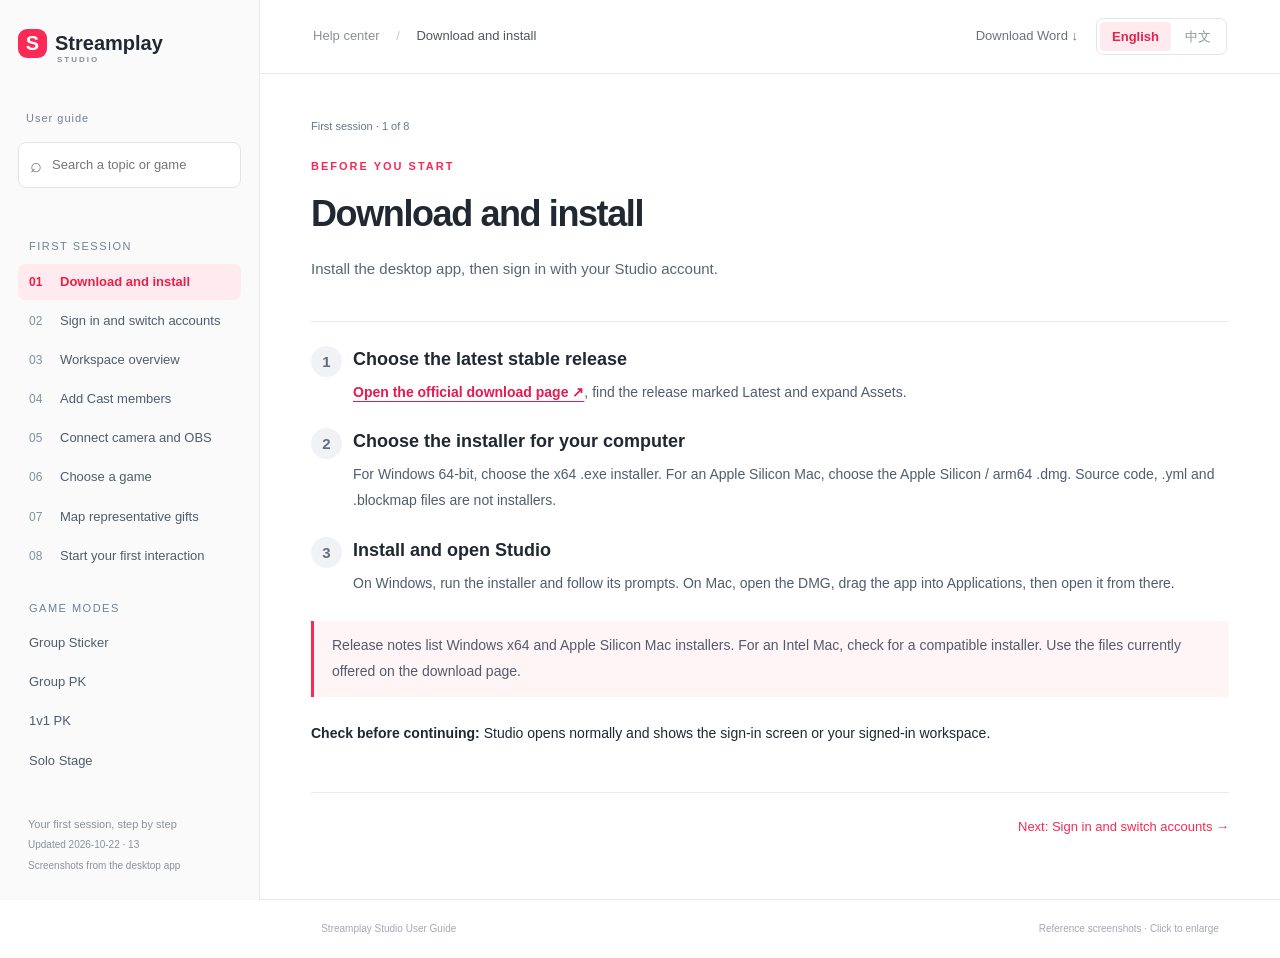
==== streamplay-guide/index.html @ df0d780f "Publish bilingual Streamplay guide and link from tool hub" ====
<!doctype html>
<html lang="en"><head><meta charset="UTF-8"><meta name="viewport" content="width=device-width,initial-scale=1"><title>Streamplay Studio User Guide</title><meta name="description" content="Learn Streamplay Studio step by step. Download, sign in, add Cast members, connect OBS and run all five game modes. English and Chinese guides."><link rel="stylesheet" href="style.css?v=16"><link rel="stylesheet" href="bilingual.css?v=16"><link rel="stylesheet" href="readability.css?v=16"></head><body>
<a id="skipContent" href="#content" class="skip-link">Skip to guide content</a><button id="menuBackdrop" tabindex="-1" aria-label="Close contents"></button><aside id="sidebar"><a class="brand" href="#start"><span class="brand-icon">S</span>Streamplay<span class="studio">STUDIO</span></a><div class="guide-label">User guide</div><div class="search"><span>⌕</span><input id="search" type="search" placeholder="Search a topic or game" aria-label="Search the guide"><button id="clearSearch" type="button" aria-label="Clear search" hidden>×</button></div><nav id="nav" aria-label="Guide contents"></nav><div class="side-foot"></div></aside>
<div class="body"><header><button id="menu" aria-controls="sidebar" aria-expanded="false" aria-label="Toggle contents">☰</button><span class="breadcrumb"><span id="helpLabel">Help center</span> <b>/</b> <span id="crumb">Start here</span></span><div class="header-actions"><a id="wordDownload" download>Download Word ↓</a><div class="language" role="group" aria-label="Language"><button data-lang="en" lang="en">English</button><button data-lang="zh" lang="zh-CN">中文</button></div></div></header><main id="content" tabindex="-1"></main><footer>Streamplay Studio User Guide <span>Click screenshots to enlarge</span></footer></div>
<dialog id="viewer"><button id="closeViewer" aria-label="Close image">✕</button><button id="imageSize" aria-pressed="false">Original size</button><div class="image-stage"><img alt=""></div><p></p></dialog><script src="content.js?v=16"></script><script src="app.js?v=16"></script></body></html>
---- streamplay-guide/style.css ----
:root{--ink:#192027;--muted:#737982;--pink:#fa2956;--line:#e9eaee;--paper:#f7f8fa}*{box-sizing:border-box}body{margin:0;color:var(--ink);font-family:Inter,-apple-system,BlinkMacSystemFont,"PingFang SC","Microsoft YaHei",sans-serif;font-size:15px;line-height:1.75}a{color:inherit;text-decoration:none}button,input{font:inherit}button,a,input,summary{outline-offset:5px}button{cursor:pointer}aside{width:254px;position:fixed;inset:0 auto 0 0;background:#fafafa;border-right:1px solid var(--line);padding:31px 22px;display:flex;flex-direction:column;z-index:10}.brand{display:flex;align-items:center;font-weight:750;font-size:20px;gap:8px;position:relative;padding-bottom:23px}.brand-icon{background:var(--pink);color:white;width:29px;height:29px;text-align:center;line-height:29px;border-radius:9px;font-size:20px}.studio{font-size:8px;letter-spacing:2px;position:absolute;left:39px;top:28px;color:#8a8d95}.guide-label{font-size:12px;color:#90949d;letter-spacing:1px;margin:23px 8px 14px;display:flex;justify-content:space-between}.guide-label span{letter-spacing:0}.search{display:flex;align-items:center;gap:8px;border:1px solid #e1e3e8;border-radius:8px;background:white;padding:5px 10px;margin-bottom:24px}.search span{font-size:23px;color:#7a808c}.search input{width:100%;border:0;outline:0;background:transparent;font-size:12px}nav{overflow:auto}nav .nav-label{font-size:10px;letter-spacing:1.5px;color:#a0a4ad;margin:24px 11px 7px}nav a{display:block;padding:8px 12px;border-radius:7px;font-size:13px;margin:3px 0;color:#626975}nav a.active{background:#ffeaf0;color:#e9214a;font-weight:650}nav a:hover{background:#f0f0f3}.side-foot{font-size:12px;color:#8c919a;margin-top:auto;padding:22px 10px 0}.side-foot small{font-size:10px}.body{margin-left:254px}header{height:74px;border-bottom:1px solid var(--line);padding:0 5.2%;display:flex;justify-content:space-between;align-items:center;font-size:12px;color:#8b9099}header b{font-weight:400;margin:0 13px;color:#c4c7ce}#crumb{color:#4e5661}.header-note{font-size:9px;letter-spacing:2px}#menu{display:none}main{max-width:1120px;margin:auto;padding:54px 6% 60px;min-height:calc(100vh - 144px)}.eyebrow{font-size:11px;font-weight:650;letter-spacing:2px;color:var(--pink);margin-bottom:12px}h1{font-size:36px;letter-spacing:-1px;line-height:1.3;margin:0 0 16px;font-weight:750}h2{font-size:21px;margin:37px 0 16px;letter-spacing:-.4px}h3{font-size:16px;margin:0 0 7px}p{margin:8px 0 15px}.lead{color:#7a808a;font-size:15px;max-width:650px}.hero{padding-bottom:26px;border-bottom:1px solid var(--line);margin-bottom:28px}.hero .meta{font-size:11px;color:#9b9fa7;margin-top:21px}.primary{display:inline-flex;align-items:center;gap:28px;background:var(--pink);color:white;border:0;border-radius:8px;padding:11px 19px;font-weight:650;font-size:13px;margin:15px 0 0}.quiet{font-size:12px;color:#9297a1;margin-left:18px}.path{display:grid;grid-template-columns:repeat(4,1fr);gap:0;margin:26px 0 35px}.path a{border-bottom:2px solid #eceef2;padding:0 12px 17px 0}.path a:hover{border-color:var(--pink)}.path em{font-style:normal;font-size:11px;color:var(--pink);display:block}.path strong{font-size:14px;display:block;margin-top:5px}.path small{color:#9297a1;font-size:11px}.shot{margin:20px 0 25px;border:1px solid #e2e4e9;border-radius:10px;overflow:hidden;background:#f4f5f7}.shot button{display:block;padding:0;border:0;width:100%;background:transparent}.shot img{display:block;width:100%;height:auto}.shot figcaption{padding:10px 14px;background:#fafbfc;display:flex;justify-content:space-between;gap:15px;font-size:11px;color:#888f9b}.shot figcaption span:last-child{white-space:nowrap;color:#e73559}.note{border-left:3px solid var(--pink);padding:12px 18px;background:#fff4f6;font-size:13px;margin:24px 0;color:#6a4b52}.note strong{color:#ba2948}.steps{list-style:none;padding:0;margin:23px 0;counter-reset:step}.steps>li{position:relative;padding:0 0 25px 43px;counter-increment:step}.steps>li:before{content:counter(step);position:absolute;left:0;top:0;background:#f0f2f6;color:#626c7c;width:27px;height:27px;line-height:27px;border-radius:50%;text-align:center;font-size:12px;font-weight:700}.steps>li p{font-size:14px;color:#717986;margin:5px 0 0}.steps>li:last-child{padding-bottom:0}code{font:inherit;font-size:.9em;background:#f0f1f5;padding:2px 7px;border-radius:4px;color:#4c5563}.mode-list{border-top:1px solid var(--line)}.mode-row{display:flex;align-items:center;gap:17px;padding:20px 3px;border-bottom:1px solid var(--line)}.mode-row:hover strong{color:var(--pink)}.mode-num{font-size:11px;color:#abb0b9;width:22px}.mode-row strong{font-size:15px;display:block}.mode-row p{margin:3px 0 0;color:#8a919d;font-size:12px}.arrow{margin-left:auto;color:#b7bcc5}.tag{font-size:10px;display:inline-block;background:#f1f3f6;border-radius:4px;padding:3px 8px;color:#7d8592;margin:0 6px 6px 0}.section-intro{display:flex;gap:14px;align-items:flex-start}.section-intro .big-num{font-size:40px;line-height:1.2;color:#e8ebf0;font-weight:750}details{border-bottom:1px solid var(--line);padding:17px 0}summary{cursor:pointer;font-size:14px;font-weight:600;list-style:none;padding-right:28px;position:relative}summary:after{content:'+';position:absolute;right:3px;color:#959ca7}details[open] summary:after{content:'−'}details p,details ul{font-size:13px;color:#717a86;margin:12px 0 5px}.details-wrap{border-top:1px solid var(--line)}.next{display:flex;justify-content:space-between;gap:20px;border-top:1px solid var(--line);margin-top:45px;padding-top:22px}.next a{font-size:13px;color:#697380}.next a:last-child{color:var(--pink)}.simple-table{width:100%;border-collapse:collapse;font-size:13px;margin:20px 0}.simple-table td,.simple-table th{padding:12px 10px;text-align:left;border-bottom:1px solid var(--line)}.simple-table th{color:#8c939f;font-size:11px;font-weight:500}.simple-table td:first-child{font-weight:600;white-space:nowrap}.results{margin:24px 0}.result{display:block;border-bottom:1px solid var(--line);padding:18px 0}.result b{font-size:16px}.result p{color:#838c98;font-size:13px;margin:3px 0}footer{border-top:1px solid var(--line);padding:20px 6%;font-size:10px;color:#a3a8b1;display:flex;justify-content:space-between}dialog{border:0;border-radius:12px;padding:42px 12px 10px;width:min(96vw,1500px);max-height:95vh;background:#11151c;color:white}dialog::backdrop{background:#111927de}dialog img{width:100%;height:auto;display:block}dialog p{text-align:center;font-size:12px;color:#bac0cb;margin:10px}#closeViewer{position:absolute;right:12px;top:7px;border:0;background:#2b333f;color:white;border-radius:6px;width:29px;height:29px}@media(min-width:1500px){main{padding-top:70px}}@media(max-width:900px){aside{width:220px;padding:26px 16px}.body{margin-left:220px}main{padding:38px 6%}h1{font-size:29px}.path{grid-template-columns:repeat(2,1fr);gap:20px}.header-note{display:none}}@media(max-width:650px){aside{transform:translateX(-100%);transition:transform .2s;width:254px;box-shadow:10px 0 80px #0002}body.menu-open aside{transform:translateX(0)}.body{margin-left:0}header{height:59px;justify-content:flex-start;gap:15px}#menu{display:block;border:0;background:transparent;color:#626a78;font-size:19px;padding:0 3px}main{padding:31px 6% 45px}h1{font-size:28px}.lead{font-size:14px}.quiet{display:block;margin:9px 0 0}.shot figcaption{font-size:10px}.shot figcaption span:last-child{display:none}footer span{display:none}.simple-table td{font-size:12px}.hero{margin-bottom:22px}}
---- streamplay-guide/bilingual.css ----
.header-actions{display:flex;align-items:center;gap:18px;flex-shrink:0}#wordDownload{font-size:11px;color:#697380;cursor:pointer}.language{display:flex;border:1px solid #e3e5eb;border-radius:7px;padding:3px;gap:2px}.language button{font-size:11px;border:0;background:transparent;color:#8c939f;border-radius:4px;padding:4px 10px;line-height:1.5}.language button.selected{background:#ffeaf0;color:#e9214a;font-weight:650}.start-links{display:flex;flex-wrap:wrap;gap:12px 27px;margin:15px 0 26px;font-size:13px;color:var(--pink)}.next a{max-width:48%}html[lang=en] .path strong{font-size:13px}html[lang=en] h1{letter-spacing:-1.1px}nav a{line-height:1.55}.side-foot{font-size:11px}.brand{flex-shrink:0}.body header .breadcrumb{min-width:0;padding-right:12px}#crumb{overflow-wrap:anywhere}@media(max-width:900px){header{padding:0 4%;gap:10px}.header-actions{gap:10px}.breadcrumb{font-size:10px}header b{margin:0 6px}}@media(max-width:650px){header{height:65px}header .breadcrumb{display:none}.header-actions{margin-left:auto}main{min-height:calc(100vh - 120px)}.language button{padding:4px 9px}.next{font-size:12px}.next a{font-size:12px}html[lang=en] h1{font-size:28px;letter-spacing:-.7px}footer{font-size:9px}}
---- streamplay-guide/readability.css ----
/* Comfortable reading sizes for the guide, including nested component text. */
.page-contents{display:flex;flex-wrap:wrap;align-items:center;gap:7px 20px;padding:0 0 22px;margin:0 0 28px;border-bottom:1px solid #e9eaee;overflow:visible;flex:none}
.page-contents>span{font-size:13px;color:#758295}.page-contents a{font-size:15px;color:#536174;padding:0;display:inline;line-height:1.7}.page-contents a:hover{color:#e9214a;background:none;text-decoration:underline}
#imageSize{position:absolute;left:12px;top:7px;border:1px solid #526174;border-radius:6px;background:#27313e;color:#fff;padding:3px 10px;font-size:13px;line-height:22px}
.image-stage{overflow:auto;max-height:75vh}dialog .image-stage img{display:block;width:100%;max-height:75vh;object-fit:contain}dialog.actual-size .image-stage img{width:auto;max-width:none;max-height:none}
button,a{touch-action:manipulation}:focus-visible{outline:2px solid #e9214a;outline-offset:4px}
@media(prefers-reduced-motion:reduce){*{scroll-behavior:auto!important;transition:none!important}}
@media print{aside,header,footer,.next,.reading-progress,.page-contents,#menuBackdrop,.skip-link{display:none!important}.body{margin:0}main{max-width:none;padding:0;font-size:11pt}h1{font-size:23pt}h2{font-size:15pt}.shot,table{break-inside:avoid}details>p,details>ul{display:block!important}summary:after{display:none}.shot figcaption span:last-child{display:none}body{color:#000}a{color:#000}.note{background:none;border:0;padding:0}}
.reading-progress{font-size:13px;color:#6a7788;margin:0 0 20px}
nav a{display:flex;align-items:baseline;gap:10px}.nav-number{flex:0 0 21px;font-size:12px;color:#8290a1;font-variant-numeric:tabular-nums}nav a.active .nav-number{color:#e9214a}
#clearSearch{flex-shrink:0;border:0;background:#edf0f5;color:#536174;border-radius:50%;width:25px;height:25px;line-height:22px;font-size:20px;padding:0}#clearSearch[hidden]{display:none}.search input{min-width:0}.search:focus-within{border-color:#ed7e96;box-shadow:0 0 0 3px #ffeaf0}
html{scroll-padding-top:100px}header{position:sticky;top:0;z-index:5;background:#ffffffF5;backdrop-filter:blur(12px)}
nav{min-height:0;flex:1;scrollbar-width:thin;scrollbar-color:#d0d6df transparent}
.skip-link{position:fixed;top:-100px;left:20px;z-index:40;background:#fff;padding:12px 20px;border:2px solid #fa2956;border-radius:8px}.skip-link:focus{top:10px}
#menuBackdrop{display:none}.result p{margin-top:8px;line-height:1.7}.result b{font-size:20px}
@media(max-width:650px){body.menu-open #menuBackdrop{display:block;position:fixed;inset:0;border:0;background:#16202b66;z-index:9}body.menu-open{overflow:hidden}.shot{margin-left:0;margin-right:0}dialog{width:98vw;padding-left:4px;padding-right:4px}.header-actions{gap:7px}}
body{font-size:16px;line-height:1.75;color:#202832}
aside{width:260px;padding:25px 18px}.body{margin-left:260px}
nav a{font-size:14px;padding:8px 11px;color:#505c6c;line-height:1.55}
nav .nav-label,.guide-label{font-size:13px;color:#738093}
.search input{font-size:15px}.search{padding:9px 11px}
.lead{font-size:17px;color:#596575;max-width:760px}
h1{font-size:32px}h2{font-size:23px}h3{font-size:18px}
.steps>li p,details p,details ul,.note,.simple-table,.simple-table td,.result p{font-size:16px;color:#505d6d}
summary{font-size:17px}.steps>li:before{font-size:15px;width:31px;height:31px;line-height:31px}
.steps>li{padding-left:42px;padding-bottom:23px}
.mode-row strong{font-size:18px}.mode-row p{font-size:16px;color:#596575}
.path strong,html[lang=en] .path strong{font-size:18px}.path small{font-size:15px;color:#677385}.path em{font-size:14px}
.start-links,.primary,.next a{font-size:16px}.quiet{font-size:15px;color:#6a7586}
.shot figcaption{font-size:14px;color:#5d6b7d}.eyebrow{font-size:13px}
header,#wordDownload,.language button{font-size:14px}.language button{padding:5px 12px}
.side-foot{font-size:13px}.side-foot small{font-size:11px}.simple-table th{font-size:14px}
main{max-width:1160px;padding-left:5%;padding-right:5%}
@media(max-width:1000px){aside{width:260px}.body{margin-left:260px}.header-actions{gap:9px}h1{font-size:30px}.breadcrumb{display:none}}
@media(max-width:650px){aside{width:290px}.body{margin-left:0}body{font-size:16px}.lead,.steps>li p,details p,details ul,.note,.simple-table td{font-size:16px}h1,html[lang=en] h1{font-size:28px}h2{font-size:22px}h3{font-size:17px}header,#wordDownload,.language button{font-size:13px}.path strong,html[lang=en] .path strong{font-size:17px}.next a{font-size:14px}.shot figcaption{font-size:12px}}

/* Keep the download action readable within its numbered instruction. */
.steps p a{color:#e71950;text-decoration:underline;text-underline-offset:4px;text-decoration-thickness:1px;font-weight:600}
.steps p a:hover{color:#bc103d}

/* Compact previews preserve aspect ratio; the viewer retains full resolution. */
main .shot{width:fit-content;max-width:min(100%,680px);margin:22px 0 28px}
main .shot .zoom{width:auto;max-width:100%}
main .shot img{width:auto;max-width:100%;height:auto;max-height:340px;object-fit:contain}
main .shot:has(img[src*="cast-menu"]){max-width:min(100%,300px)}
main .shot:has(img[src*="cast-menu"]) img{max-height:300px}
main .shot figcaption{flex-wrap:wrap;line-height:1.5}
main details:not([open])>.shot{display:none}
@media(max-width:650px){main .shot{max-width:100%}main .shot img{max-height:300px}}

/* Keep UI symbols subordinate to the reading text. */
.brand-icon{flex:0 0 29px;max-width:29px;height:29px;font-size:20px}
.search>span{font-size:20px;line-height:1}
summary:after{font-size:19px}
@media(max-width:650px){main .shot img{max-height:260px}main .shot:has(img[src*="cast-menu"]) img{max-height:260px}}

/* Full-window references stay within the common preview bounds. */
main .shot:has(img[src*="cast-menu-full"]){max-width:min(100%,680px)}
main .shot:has(img[src*="cast-menu-full"]) img{max-height:340px}
@media(max-width:650px){main .shot:has(img[src*="cast-menu-full"]) img{max-height:260px}}

/* Compact manual hierarchy with generous enough line spacing. */
@media(min-width:1001px){main{padding-top:42px}.hero{padding-bottom:22px;margin-bottom:24px}}
.search input{font-size:14px}.side-foot{font-size:12px}.eyebrow{font-size:12px}

/* Typography matched to Streamplay home-1020 content and navigation. */
body{font-family:Inter,-apple-system,BlinkMacSystemFont,"PingFang SC","Microsoft YaHei",sans-serif;font-size:14px;line-height:1.85}
.lead{font-size:15px;line-height:1.9}
nav a{font-size:13px}.search input{font-size:13px}
h1,html[lang=en] h1{font-size:36px;line-height:1.4;letter-spacing:-1.4px}
h2{font-size:20px;line-height:1.5}h3{font-size:18px;line-height:1.5}
.steps>li p,details p,details ul,.note,.simple-table,.simple-table td,.result p,.mode-row p{font-size:14px;line-height:1.85}
summary{font-size:14px}.mode-row strong{font-size:20px}
header,#wordDownload,.language button,.next a,.primary{font-size:13px}
.page-contents a,.path small,.quiet,.shot figcaption{font-size:12px}
.reading-progress,.eyebrow,nav .nav-label,.guide-label{font-size:11px}
.side-foot{font-size:11px}.side-foot small{font-size:10px}
@media(max-width:650px){h1,html[lang=en] h1{font-size:29px;letter-spacing:-1px}.lead{font-size:13px}h2{font-size:20px}h3{font-size:17px}body,.steps>li p,details p,details ul,.note,.simple-table td{font-size:14px}.language button,#wordDownload{font-size:12px}}
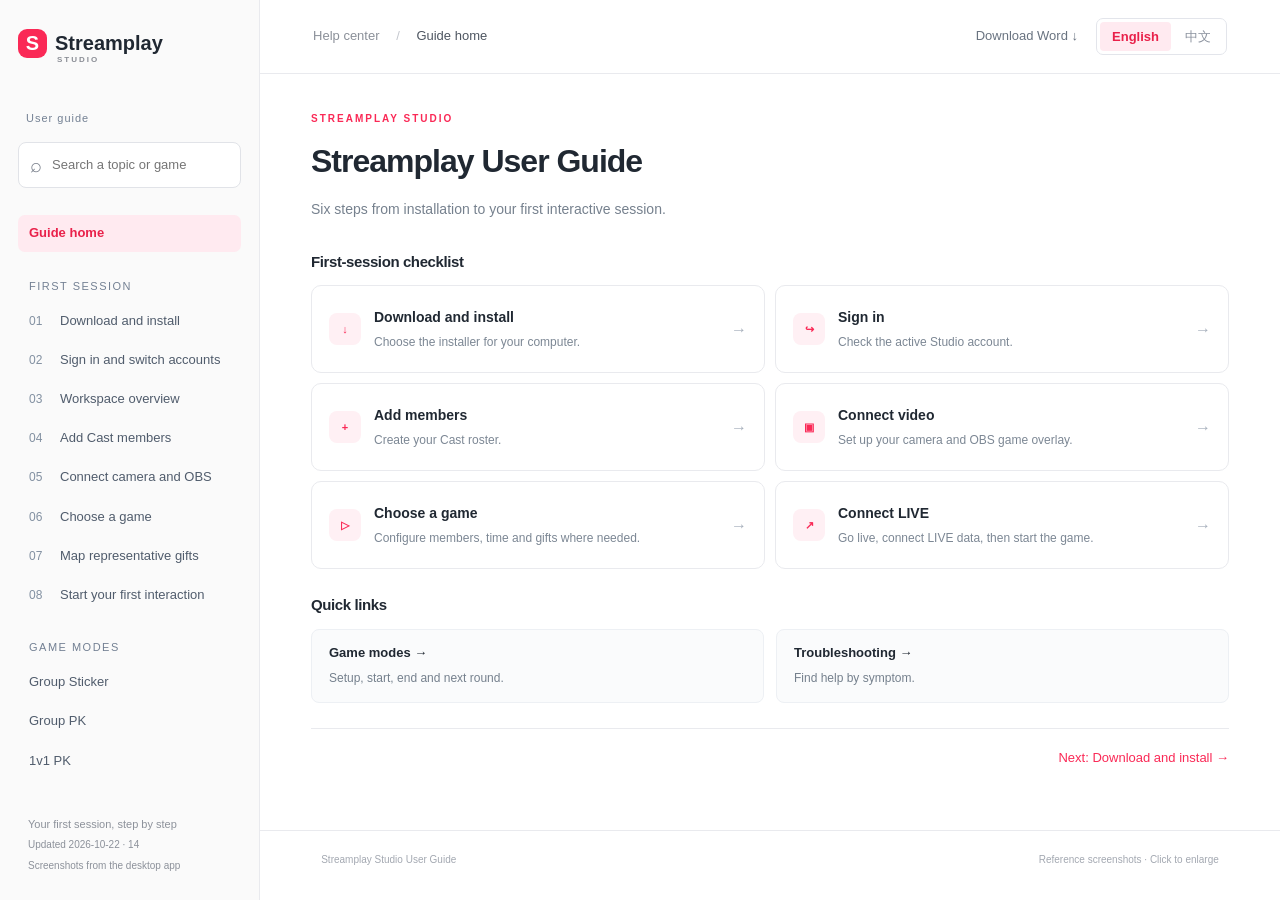
==== commit 31480e65: "Publish refined bilingual guide with home page and OBS troubleshooting" ====
--- a/streamplay-guide/index.html
+++ b/streamplay-guide/index.html
@@ -1,5 +1,5 @@
 <!doctype html>
-<html lang="en"><head><meta charset="UTF-8"><meta name="viewport" content="width=device-width,initial-scale=1"><title>Streamplay Studio User Guide</title><meta name="description" content="Learn Streamplay Studio step by step. Download, sign in, add Cast members, connect OBS and run all five game modes. English and Chinese guides."><link rel="stylesheet" href="style.css?v=16"><link rel="stylesheet" href="bilingual.css?v=16"><link rel="stylesheet" href="readability.css?v=16"></head><body>
-<a id="skipContent" href="#content" class="skip-link">Skip to guide content</a><button id="menuBackdrop" tabindex="-1" aria-label="Close contents"></button><aside id="sidebar"><a class="brand" href="#start"><span class="brand-icon">S</span>Streamplay<span class="studio">STUDIO</span></a><div class="guide-label">User guide</div><div class="search"><span>⌕</span><input id="search" type="search" placeholder="Search a topic or game" aria-label="Search the guide"><button id="clearSearch" type="button" aria-label="Clear search" hidden>×</button></div><nav id="nav" aria-label="Guide contents"></nav><div class="side-foot"></div></aside>
+<html lang="en"><head><meta charset="UTF-8"><meta name="viewport" content="width=device-width,initial-scale=1"><title>Streamplay Studio User Guide</title><meta name="description" content="Learn Streamplay Studio step by step. Download, sign in, add Cast members, connect OBS and run all five game modes. English and Chinese guides."><link rel="stylesheet" href="style.css?v=25"><link rel="stylesheet" href="bilingual.css?v=25"><link rel="stylesheet" href="readability.css?v=25"></head><body>
+<a id="skipContent" href="#content" class="skip-link">Skip to guide content</a><button id="menuBackdrop" tabindex="-1" aria-label="Close contents"></button><aside id="sidebar"><a class="brand" href="#home"><span class="brand-icon">S</span>Streamplay<span class="studio">STUDIO</span></a><div class="guide-label">User guide</div><div class="search"><span>⌕</span><input id="search" type="search" placeholder="Search a topic or game" aria-label="Search the guide"><button id="clearSearch" type="button" aria-label="Clear search" hidden>×</button></div><nav id="nav" aria-label="Guide contents"></nav><div class="side-foot"></div></aside>
 <div class="body"><header><button id="menu" aria-controls="sidebar" aria-expanded="false" aria-label="Toggle contents">☰</button><span class="breadcrumb"><span id="helpLabel">Help center</span> <b>/</b> <span id="crumb">Start here</span></span><div class="header-actions"><a id="wordDownload" download>Download Word ↓</a><div class="language" role="group" aria-label="Language"><button data-lang="en" lang="en">English</button><button data-lang="zh" lang="zh-CN">中文</button></div></div></header><main id="content" tabindex="-1"></main><footer>Streamplay Studio User Guide <span>Click screenshots to enlarge</span></footer></div>
-<dialog id="viewer"><button id="closeViewer" aria-label="Close image">✕</button><button id="imageSize" aria-pressed="false">Original size</button><div class="image-stage"><img alt=""></div><p></p></dialog><script src="content.js?v=16"></script><script src="app.js?v=16"></script></body></html>
+<dialog id="viewer"><button id="closeViewer" aria-label="Close image">✕</button><button id="imageSize" aria-pressed="false">Original size</button><div class="image-stage"><img alt=""></div><p></p></dialog><script src="content.js?v=25"></script><script src="app.js?v=25"></script></body></html>
--- a/streamplay-guide/readability.css
+++ b/streamplay-guide/readability.css
@@ -76,3 +76,58 @@
 .reading-progress,.eyebrow,nav .nav-label,.guide-label{font-size:11px}
 .side-foot{font-size:11px}.side-foot small{font-size:10px}
 @media(max-width:650px){h1,html[lang=en] h1{font-size:29px;letter-spacing:-1px}.lead{font-size:13px}h2{font-size:20px}h3{font-size:17px}body,.steps>li p,details p,details ul,.note,.simple-table td{font-size:14px}.language button,#wordDownload{font-size:12px}}
+
+/* Keep mobile navigation from triggering input zoom or text inflation. */
+html{-webkit-text-size-adjust:100%;text-size-adjust:100%}
+@media(max-width:650px){.search input{font-size:16px}}
+
+/* Compact first-session navigation. */
+.quick-start{margin:0 0 30px;padding:17px 20px 19px;background:#f8f9fb;border:1px solid var(--line);border-radius:10px}
+.quick-start-label{margin:0 0 13px;color:#7a8492;font-size:11px;font-weight:600;letter-spacing:.5px}
+.quick-route{display:grid;grid-template-columns:repeat(6,minmax(0,1fr));gap:10px;margin:0}
+.quick-route a{display:flex;align-items:center;gap:8px;font-size:13px;line-height:1.4;color:#536171;min-width:0;padding:4px 0}
+.route-number{display:inline-flex;align-items:center;justify-content:center;flex:0 0 23px;height:23px;border:1px solid #dce1e8;border-radius:50%;font-size:11px;color:#86909d;background:white}
+.quick-route a[aria-current=step],.quick-route a:hover{color:var(--pink)}
+.quick-route a[aria-current=step] .route-number{color:white;border-color:var(--pink);background:var(--pink)}
+@media(max-width:950px){.quick-route{grid-template-columns:repeat(3,minmax(0,1fr));gap:12px}}
+@media(max-width:420px){.quick-start{padding:14px}.quick-route{grid-template-columns:repeat(2,minmax(0,1fr))}}
+
+/* The guide landing page has its own task navigation. */
+.guide-home-hero{border-bottom:0;margin-bottom:20px;padding-bottom:0}
+.home-route{list-style:none;margin:16px 0 30px;padding:0;display:grid;grid-template-columns:repeat(2,minmax(0,1fr));gap:12px}
+.home-route li{margin:0;min-width:0}.home-route a{display:flex;align-items:flex-start;gap:13px;height:100%;padding:19px;border:1px solid var(--line);border-radius:10px;background:#fff}
+.home-route a:hover{border-color:#fac4d1;background:#fffafb}.home-step{font-size:12px;color:var(--pink);line-height:25px;font-weight:600}.home-route h3{font-size:15px;margin:0 0 5px;line-height:1.7}.home-route p{font-size:13px;color:#75808d;margin:0;line-height:1.7}.home-arrow{margin-left:auto;line-height:25px;color:#a0a9b4}
+.home-shortcuts{display:grid;grid-template-columns:repeat(2,minmax(0,1fr));gap:20px;margin:15px 0}.home-shortcuts a{border-top:1px solid var(--line);padding-top:15px}.home-shortcuts h3{font-size:14px;margin:0 0 5px}.home-shortcuts p{font-size:13px;color:#75808d;margin:0}
+@media(max-width:650px){.home-route{grid-template-columns:1fr;gap:9px}.home-route a{padding:14px 16px}.home-route h3{font-size:14px}.home-shortcuts{gap:15px}}
+
+/* Refined landing page: compact introduction and clear task hierarchy. */
+main.guide-home{padding-top:36px;padding-bottom:35px}
+.guide-home .hero .eyebrow{margin-bottom:12px;font-size:10px;letter-spacing:2px}
+.guide-home h1,html[lang=en] .guide-home h1{font-size:32px;line-height:1.3;letter-spacing:-1px;margin:0 0 14px}
+.guide-home .lead{margin:0;color:#76818e;font-size:14px;max-width:700px}
+.guide-home .guide-home-hero{margin-bottom:28px}
+.guide-home h2{font-size:15px;margin:25px 0 12px;line-height:1.5}
+.guide-home .home-route{gap:10px;margin:0 0 24px}
+.guide-home .home-route a{padding:15px 17px;align-items:center;min-height:88px;transition:background .15s,border-color .15s}
+.guide-home .home-step{background:#fff0f4;border-radius:8px;flex:0 0 32px;height:32px;display:flex;align-items:center;justify-content:center;font-size:11px}
+.guide-home .home-route h3{font-size:14px;margin-bottom:3px}
+.guide-home .home-route p{font-size:12px;line-height:1.65;color:#7c8794}
+.guide-home .home-arrow{font-size:16px;color:#a7b0bc}
+.guide-home .home-shortcuts{gap:12px;margin:0}
+.guide-home .home-shortcuts a{border:1px solid #edf0f4;border-radius:8px;background:#fafbfc;padding:13px 17px}
+.guide-home .home-shortcuts a:hover{background:#f4f6f9}
+.guide-home .home-shortcuts h3{font-size:13px}.guide-home .home-shortcuts p{font-size:12px}
+.guide-home .next{margin-top:25px;padding-top:17px}
+@media(max-width:650px){main.guide-home{padding-top:26px}.guide-home h1,html[lang=en] .guide-home h1{font-size:27px}.guide-home .guide-home-hero{margin-bottom:22px}.guide-home .home-route a{min-height:78px;padding:12px 14px}.guide-home .home-shortcuts{grid-template-columns:1fr}.guide-home .lead{font-size:13px}}
+
+.installed-link{margin:12px 0 0;font-size:12px;color:var(--pink)}.installed-link a:hover{text-decoration:underline}
+.preflight{padding:11px 14px;border-left:2px solid #ccd4df;background:#f7f9fb;font-size:13px;color:#637080;line-height:1.8;margin:10px 0 15px}.preflight strong{color:#394754}
+
+.completion-check{font:inherit;color:inherit}.completion-check span{font:inherit;color:inherit}
+
+/* Avoid two adjacent separators between an accordion and chapter navigation. */
+.details-wrap + .next,details + .next{border-top:0}
+
+/* UI labels stay at the surrounding text size. */
+main code{font-size:1em}
+main .note strong{margin-right:.3em}
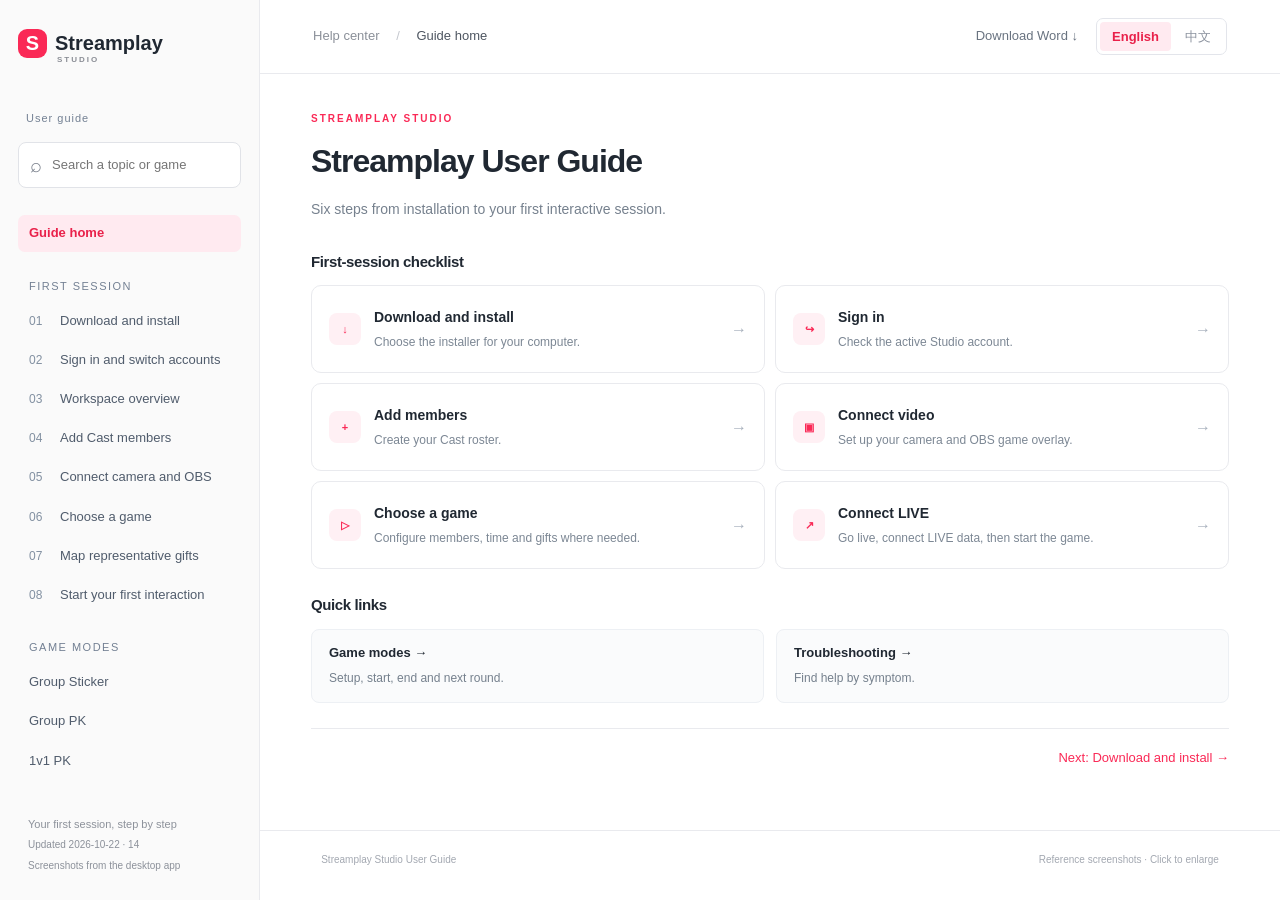
==== commit 0bf35904: "Use Streamplay icon for guide browser tab" ====
--- a/streamplay-guide/index.html
+++ b/streamplay-guide/index.html
@@ -1,5 +1,5 @@
 <!doctype html>
-<html lang="en"><head><meta charset="UTF-8"><meta name="viewport" content="width=device-width,initial-scale=1"><title>Streamplay Studio User Guide</title><meta name="description" content="Learn Streamplay Studio step by step. Download, sign in, add Cast members, connect OBS and run all five game modes. English and Chinese guides."><link rel="stylesheet" href="style.css?v=25"><link rel="stylesheet" href="bilingual.css?v=25"><link rel="stylesheet" href="readability.css?v=25"></head><body>
+<html lang="en"><head><meta charset="UTF-8"><meta name="viewport" content="width=device-width,initial-scale=1"><link rel="icon" type="image/svg+xml" href="assets/favicon.svg?v=1"><title>Streamplay Studio User Guide</title><meta name="description" content="Learn Streamplay Studio step by step. Download, sign in, add Cast members, connect OBS and run all five game modes. English and Chinese guides."><link rel="stylesheet" href="style.css?v=26"><link rel="stylesheet" href="bilingual.css?v=26"><link rel="stylesheet" href="readability.css?v=26"></head><body>
 <a id="skipContent" href="#content" class="skip-link">Skip to guide content</a><button id="menuBackdrop" tabindex="-1" aria-label="Close contents"></button><aside id="sidebar"><a class="brand" href="#home"><span class="brand-icon">S</span>Streamplay<span class="studio">STUDIO</span></a><div class="guide-label">User guide</div><div class="search"><span>⌕</span><input id="search" type="search" placeholder="Search a topic or game" aria-label="Search the guide"><button id="clearSearch" type="button" aria-label="Clear search" hidden>×</button></div><nav id="nav" aria-label="Guide contents"></nav><div class="side-foot"></div></aside>
 <div class="body"><header><button id="menu" aria-controls="sidebar" aria-expanded="false" aria-label="Toggle contents">☰</button><span class="breadcrumb"><span id="helpLabel">Help center</span> <b>/</b> <span id="crumb">Start here</span></span><div class="header-actions"><a id="wordDownload" download>Download Word ↓</a><div class="language" role="group" aria-label="Language"><button data-lang="en" lang="en">English</button><button data-lang="zh" lang="zh-CN">中文</button></div></div></header><main id="content" tabindex="-1"></main><footer>Streamplay Studio User Guide <span>Click screenshots to enlarge</span></footer></div>
-<dialog id="viewer"><button id="closeViewer" aria-label="Close image">✕</button><button id="imageSize" aria-pressed="false">Original size</button><div class="image-stage"><img alt=""></div><p></p></dialog><script src="content.js?v=25"></script><script src="app.js?v=25"></script></body></html>
+<dialog id="viewer"><button id="closeViewer" aria-label="Close image">✕</button><button id="imageSize" aria-pressed="false">Original size</button><div class="image-stage"><img alt=""></div><p></p></dialog><script src="content.js?v=26"></script><script src="app.js?v=26"></script></body></html>
--- a/streamplay-guide/readability.css
+++ b/streamplay-guide/readability.css
@@ -131,3 +131,6 @@
 /* UI labels stay at the surrounding text size. */
 main code{font-size:1em}
 main .note strong{margin-right:.3em}
+
+/* Each adjoining section boundary uses one separator. */
+.hero:has(+ .details-wrap),.hero:has(+ .mode-list),.hero:has(+ .page-contents){border-bottom:0}
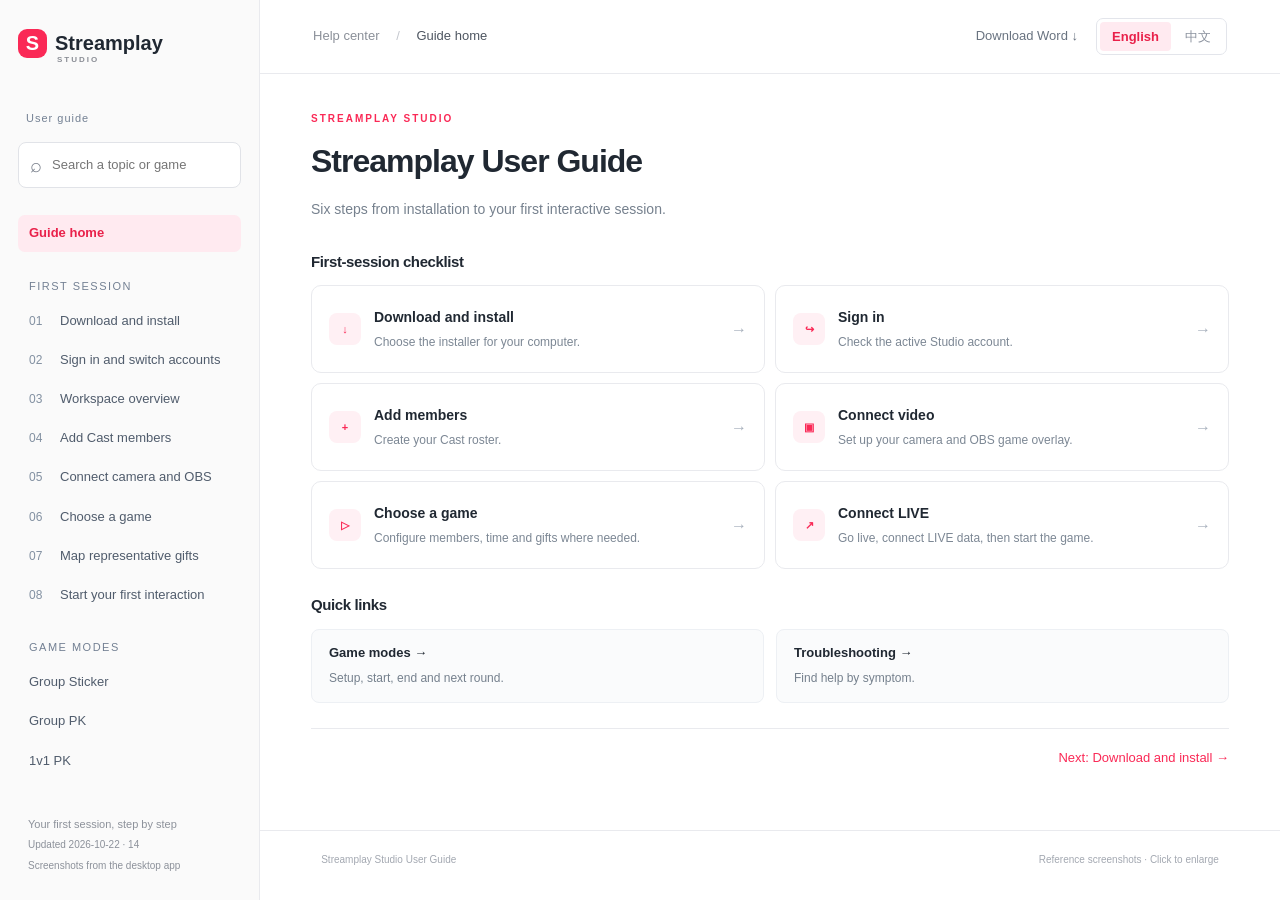
==== commit 38bf443b: "Match guide favicon to red S branding" ====
--- a/streamplay-guide/index.html
+++ b/streamplay-guide/index.html
@@ -1,5 +1,5 @@
 <!doctype html>
-<html lang="en"><head><meta charset="UTF-8"><meta name="viewport" content="width=device-width,initial-scale=1"><link rel="icon" type="image/svg+xml" href="assets/favicon.svg?v=1"><title>Streamplay Studio User Guide</title><meta name="description" content="Learn Streamplay Studio step by step. Download, sign in, add Cast members, connect OBS and run all five game modes. English and Chinese guides."><link rel="stylesheet" href="style.css?v=26"><link rel="stylesheet" href="bilingual.css?v=26"><link rel="stylesheet" href="readability.css?v=26"></head><body>
+<html lang="en"><head><meta charset="UTF-8"><meta name="viewport" content="width=device-width,initial-scale=1"><link rel="icon" type="image/svg+xml" href="assets/favicon.svg?v=2"><title>Streamplay Studio User Guide</title><meta name="description" content="Learn Streamplay Studio step by step. Download, sign in, add Cast members, connect OBS and run all five game modes. English and Chinese guides."><link rel="stylesheet" href="style.css?v=26"><link rel="stylesheet" href="bilingual.css?v=26"><link rel="stylesheet" href="readability.css?v=26"></head><body>
 <a id="skipContent" href="#content" class="skip-link">Skip to guide content</a><button id="menuBackdrop" tabindex="-1" aria-label="Close contents"></button><aside id="sidebar"><a class="brand" href="#home"><span class="brand-icon">S</span>Streamplay<span class="studio">STUDIO</span></a><div class="guide-label">User guide</div><div class="search"><span>⌕</span><input id="search" type="search" placeholder="Search a topic or game" aria-label="Search the guide"><button id="clearSearch" type="button" aria-label="Clear search" hidden>×</button></div><nav id="nav" aria-label="Guide contents"></nav><div class="side-foot"></div></aside>
 <div class="body"><header><button id="menu" aria-controls="sidebar" aria-expanded="false" aria-label="Toggle contents">☰</button><span class="breadcrumb"><span id="helpLabel">Help center</span> <b>/</b> <span id="crumb">Start here</span></span><div class="header-actions"><a id="wordDownload" download>Download Word ↓</a><div class="language" role="group" aria-label="Language"><button data-lang="en" lang="en">English</button><button data-lang="zh" lang="zh-CN">中文</button></div></div></header><main id="content" tabindex="-1"></main><footer>Streamplay Studio User Guide <span>Click screenshots to enlarge</span></footer></div>
 <dialog id="viewer"><button id="closeViewer" aria-label="Close image">✕</button><button id="imageSize" aria-pressed="false">Original size</button><div class="image-stage"><img alt=""></div><p></p></dialog><script src="content.js?v=26"></script><script src="app.js?v=26"></script></body></html>
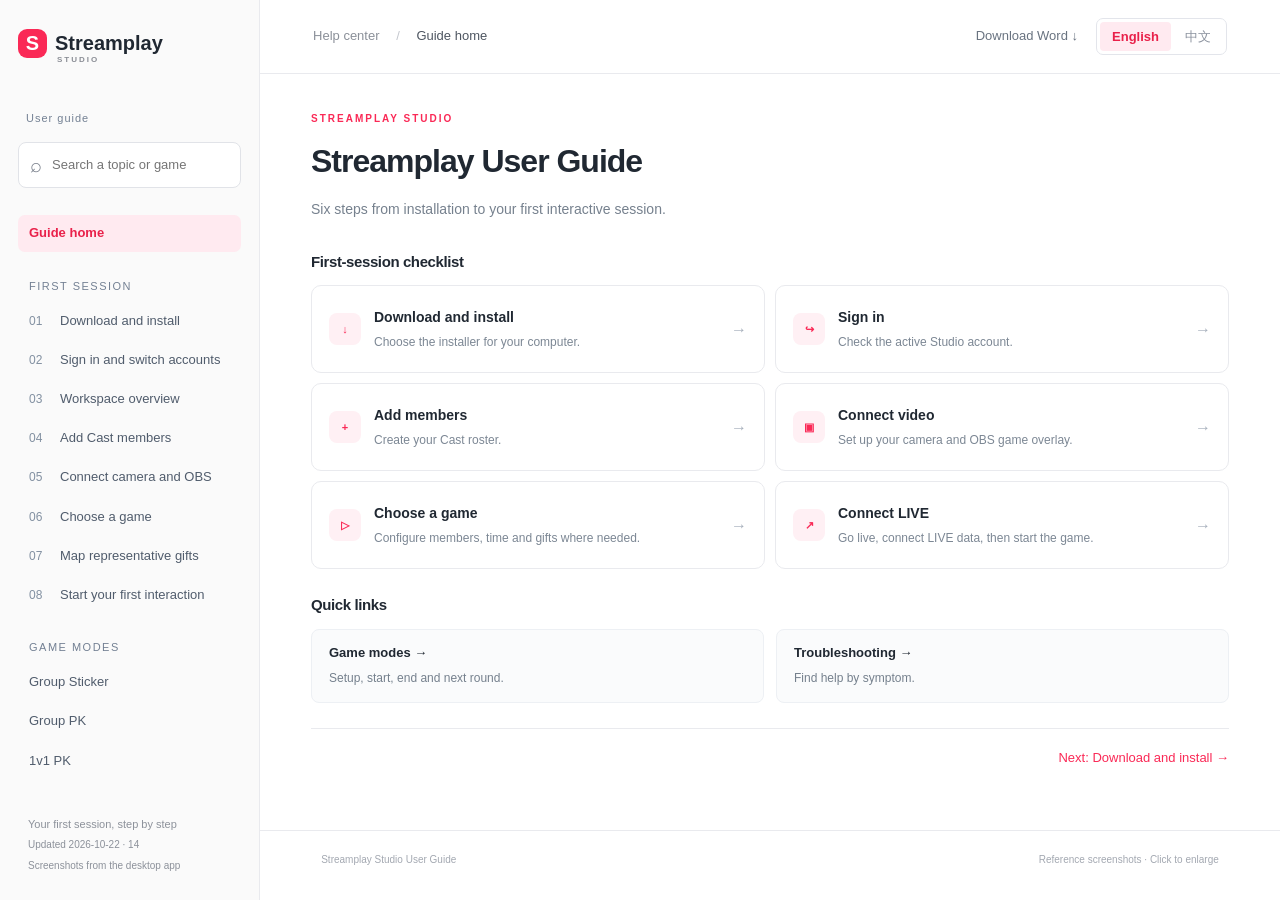
==== commit 0c858fdf: "Tighten spacing above in-page contents" ====
--- a/streamplay-guide/index.html
+++ b/streamplay-guide/index.html
@@ -1,5 +1,5 @@
 <!doctype html>
-<html lang="en"><head><meta charset="UTF-8"><meta name="viewport" content="width=device-width,initial-scale=1"><link rel="icon" type="image/svg+xml" href="assets/favicon.svg?v=2"><title>Streamplay Studio User Guide</title><meta name="description" content="Learn Streamplay Studio step by step. Download, sign in, add Cast members, connect OBS and run all five game modes. English and Chinese guides."><link rel="stylesheet" href="style.css?v=26"><link rel="stylesheet" href="bilingual.css?v=26"><link rel="stylesheet" href="readability.css?v=26"></head><body>
+<html lang="en"><head><meta charset="UTF-8"><meta name="viewport" content="width=device-width,initial-scale=1"><link rel="icon" type="image/svg+xml" href="assets/favicon.svg?v=2"><title>Streamplay Studio User Guide</title><meta name="description" content="Learn Streamplay Studio step by step. Download, sign in, add Cast members, connect OBS and run all five game modes. English and Chinese guides."><link rel="stylesheet" href="style.css?v=27"><link rel="stylesheet" href="bilingual.css?v=27"><link rel="stylesheet" href="readability.css?v=27"></head><body>
 <a id="skipContent" href="#content" class="skip-link">Skip to guide content</a><button id="menuBackdrop" tabindex="-1" aria-label="Close contents"></button><aside id="sidebar"><a class="brand" href="#home"><span class="brand-icon">S</span>Streamplay<span class="studio">STUDIO</span></a><div class="guide-label">User guide</div><div class="search"><span>⌕</span><input id="search" type="search" placeholder="Search a topic or game" aria-label="Search the guide"><button id="clearSearch" type="button" aria-label="Clear search" hidden>×</button></div><nav id="nav" aria-label="Guide contents"></nav><div class="side-foot"></div></aside>
 <div class="body"><header><button id="menu" aria-controls="sidebar" aria-expanded="false" aria-label="Toggle contents">☰</button><span class="breadcrumb"><span id="helpLabel">Help center</span> <b>/</b> <span id="crumb">Start here</span></span><div class="header-actions"><a id="wordDownload" download>Download Word ↓</a><div class="language" role="group" aria-label="Language"><button data-lang="en" lang="en">English</button><button data-lang="zh" lang="zh-CN">中文</button></div></div></header><main id="content" tabindex="-1"></main><footer>Streamplay Studio User Guide <span>Click screenshots to enlarge</span></footer></div>
-<dialog id="viewer"><button id="closeViewer" aria-label="Close image">✕</button><button id="imageSize" aria-pressed="false">Original size</button><div class="image-stage"><img alt=""></div><p></p></dialog><script src="content.js?v=26"></script><script src="app.js?v=26"></script></body></html>
+<dialog id="viewer"><button id="closeViewer" aria-label="Close image">✕</button><button id="imageSize" aria-pressed="false">Original size</button><div class="image-stage"><img alt=""></div><p></p></dialog><script src="content.js?v=27"></script><script src="app.js?v=27"></script></body></html>
--- a/streamplay-guide/readability.css
+++ b/streamplay-guide/readability.css
@@ -134,3 +134,8 @@
 
 /* Each adjoining section boundary uses one separator. */
 .hero:has(+ .details-wrap),.hero:has(+ .mode-list),.hero:has(+ .page-contents){border-bottom:0}
+
+/* Keep the introduction close to its in-page contents. */
+.hero:has(+ .page-contents){padding-bottom:0;margin-bottom:16px}
+.hero:has(+ .page-contents) .lead{margin-bottom:0}
+.page-contents{padding-bottom:16px;margin-bottom:24px}
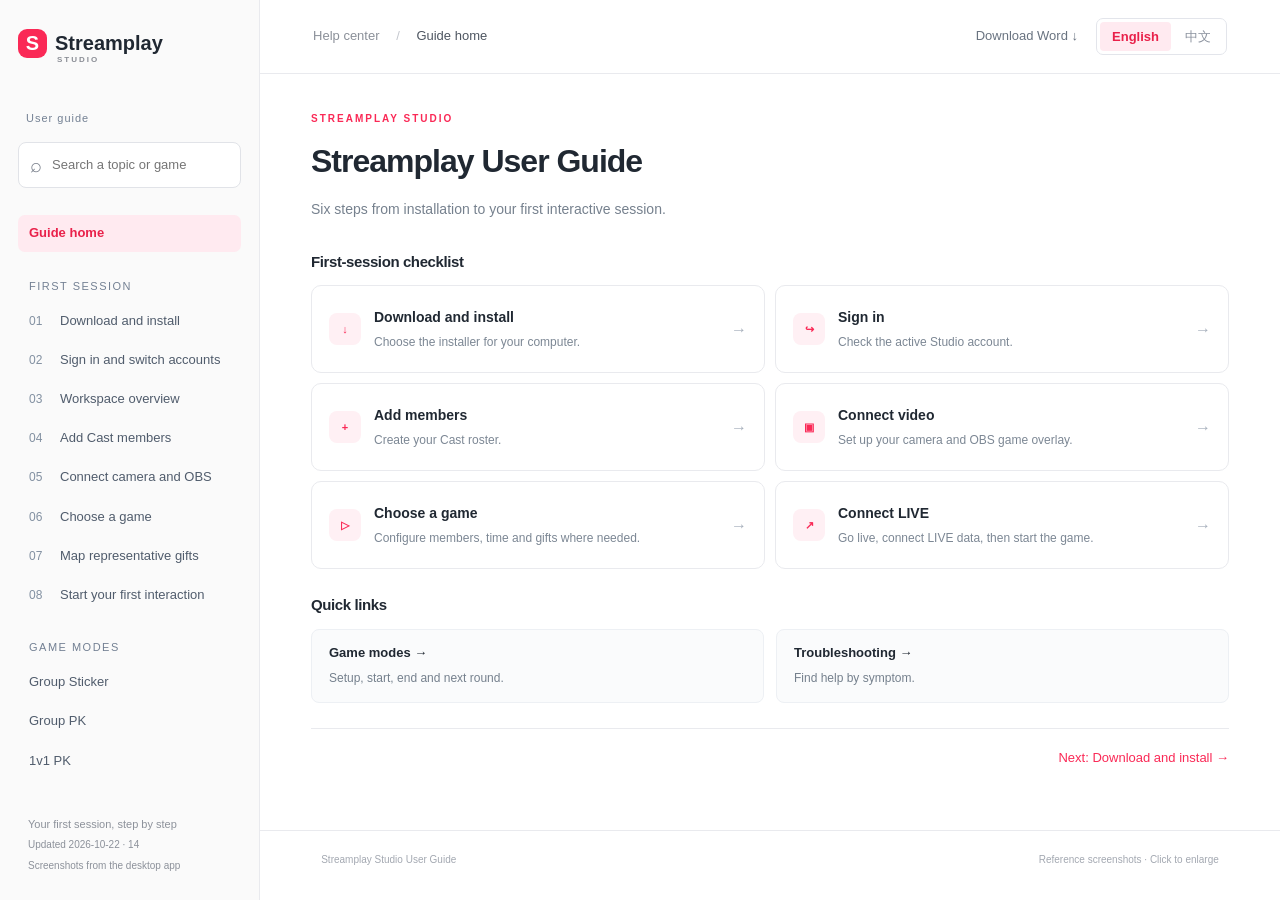
==== commit 343dc715: "Collapse guide sidebar earlier on narrow screens" ====
--- a/streamplay-guide/index.html
+++ b/streamplay-guide/index.html
@@ -1,5 +1,5 @@
 <!doctype html>
-<html lang="en"><head><meta charset="UTF-8"><meta name="viewport" content="width=device-width,initial-scale=1"><link rel="icon" type="image/svg+xml" href="assets/favicon.svg?v=2"><title>Streamplay Studio User Guide</title><meta name="description" content="Learn Streamplay Studio step by step. Download, sign in, add Cast members, connect OBS and run all five game modes. English and Chinese guides."><link rel="stylesheet" href="style.css?v=27"><link rel="stylesheet" href="bilingual.css?v=27"><link rel="stylesheet" href="readability.css?v=27"></head><body>
+<html lang="en"><head><meta charset="UTF-8"><meta name="viewport" content="width=device-width,initial-scale=1"><link rel="icon" type="image/svg+xml" href="assets/favicon.svg?v=2"><title>Streamplay Studio User Guide</title><meta name="description" content="Learn Streamplay Studio step by step. Download, sign in, add Cast members, connect OBS and run all five game modes. English and Chinese guides."><link rel="stylesheet" href="style.css?v=28"><link rel="stylesheet" href="bilingual.css?v=28"><link rel="stylesheet" href="readability.css?v=28"></head><body>
 <a id="skipContent" href="#content" class="skip-link">Skip to guide content</a><button id="menuBackdrop" tabindex="-1" aria-label="Close contents"></button><aside id="sidebar"><a class="brand" href="#home"><span class="brand-icon">S</span>Streamplay<span class="studio">STUDIO</span></a><div class="guide-label">User guide</div><div class="search"><span>⌕</span><input id="search" type="search" placeholder="Search a topic or game" aria-label="Search the guide"><button id="clearSearch" type="button" aria-label="Clear search" hidden>×</button></div><nav id="nav" aria-label="Guide contents"></nav><div class="side-foot"></div></aside>
 <div class="body"><header><button id="menu" aria-controls="sidebar" aria-expanded="false" aria-label="Toggle contents">☰</button><span class="breadcrumb"><span id="helpLabel">Help center</span> <b>/</b> <span id="crumb">Start here</span></span><div class="header-actions"><a id="wordDownload" download>Download Word ↓</a><div class="language" role="group" aria-label="Language"><button data-lang="en" lang="en">English</button><button data-lang="zh" lang="zh-CN">中文</button></div></div></header><main id="content" tabindex="-1"></main><footer>Streamplay Studio User Guide <span>Click screenshots to enlarge</span></footer></div>
-<dialog id="viewer"><button id="closeViewer" aria-label="Close image">✕</button><button id="imageSize" aria-pressed="false">Original size</button><div class="image-stage"><img alt=""></div><p></p></dialog><script src="content.js?v=27"></script><script src="app.js?v=27"></script></body></html>
+<dialog id="viewer"><button id="closeViewer" aria-label="Close image">✕</button><button id="imageSize" aria-pressed="false">Original size</button><div class="image-stage"><img alt=""></div><p></p></dialog><script src="content.js?v=28"></script><script src="app.js?v=28"></script></body></html>
--- a/streamplay-guide/style.css
+++ b/streamplay-guide/style.css
@@ -1 +1 @@
-:root{--ink:#192027;--muted:#737982;--pink:#fa2956;--line:#e9eaee;--paper:#f7f8fa}*{box-sizing:border-box}body{margin:0;color:var(--ink);font-family:Inter,-apple-system,BlinkMacSystemFont,"PingFang SC","Microsoft YaHei",sans-serif;font-size:15px;line-height:1.75}a{color:inherit;text-decoration:none}button,input{font:inherit}button,a,input,summary{outline-offset:5px}button{cursor:pointer}aside{width:254px;position:fixed;inset:0 auto 0 0;background:#fafafa;border-right:1px solid var(--line);padding:31px 22px;display:flex;flex-direction:column;z-index:10}.brand{display:flex;align-items:center;font-weight:750;font-size:20px;gap:8px;position:relative;padding-bottom:23px}.brand-icon{background:var(--pink);color:white;width:29px;height:29px;text-align:center;line-height:29px;border-radius:9px;font-size:20px}.studio{font-size:8px;letter-spacing:2px;position:absolute;left:39px;top:28px;color:#8a8d95}.guide-label{font-size:12px;color:#90949d;letter-spacing:1px;margin:23px 8px 14px;display:flex;justify-content:space-between}.guide-label span{letter-spacing:0}.search{display:flex;align-items:center;gap:8px;border:1px solid #e1e3e8;border-radius:8px;background:white;padding:5px 10px;margin-bottom:24px}.search span{font-size:23px;color:#7a808c}.search input{width:100%;border:0;outline:0;background:transparent;font-size:12px}nav{overflow:auto}nav .nav-label{font-size:10px;letter-spacing:1.5px;color:#a0a4ad;margin:24px 11px 7px}nav a{display:block;padding:8px 12px;border-radius:7px;font-size:13px;margin:3px 0;color:#626975}nav a.active{background:#ffeaf0;color:#e9214a;font-weight:650}nav a:hover{background:#f0f0f3}.side-foot{font-size:12px;color:#8c919a;margin-top:auto;padding:22px 10px 0}.side-foot small{font-size:10px}.body{margin-left:254px}header{height:74px;border-bottom:1px solid var(--line);padding:0 5.2%;display:flex;justify-content:space-between;align-items:center;font-size:12px;color:#8b9099}header b{font-weight:400;margin:0 13px;color:#c4c7ce}#crumb{color:#4e5661}.header-note{font-size:9px;letter-spacing:2px}#menu{display:none}main{max-width:1120px;margin:auto;padding:54px 6% 60px;min-height:calc(100vh - 144px)}.eyebrow{font-size:11px;font-weight:650;letter-spacing:2px;color:var(--pink);margin-bottom:12px}h1{font-size:36px;letter-spacing:-1px;line-height:1.3;margin:0 0 16px;font-weight:750}h2{font-size:21px;margin:37px 0 16px;letter-spacing:-.4px}h3{font-size:16px;margin:0 0 7px}p{margin:8px 0 15px}.lead{color:#7a808a;font-size:15px;max-width:650px}.hero{padding-bottom:26px;border-bottom:1px solid var(--line);margin-bottom:28px}.hero .meta{font-size:11px;color:#9b9fa7;margin-top:21px}.primary{display:inline-flex;align-items:center;gap:28px;background:var(--pink);color:white;border:0;border-radius:8px;padding:11px 19px;font-weight:650;font-size:13px;margin:15px 0 0}.quiet{font-size:12px;color:#9297a1;margin-left:18px}.path{display:grid;grid-template-columns:repeat(4,1fr);gap:0;margin:26px 0 35px}.path a{border-bottom:2px solid #eceef2;padding:0 12px 17px 0}.path a:hover{border-color:var(--pink)}.path em{font-style:normal;font-size:11px;color:var(--pink);display:block}.path strong{font-size:14px;display:block;margin-top:5px}.path small{color:#9297a1;font-size:11px}.shot{margin:20px 0 25px;border:1px solid #e2e4e9;border-radius:10px;overflow:hidden;background:#f4f5f7}.shot button{display:block;padding:0;border:0;width:100%;background:transparent}.shot img{display:block;width:100%;height:auto}.shot figcaption{padding:10px 14px;background:#fafbfc;display:flex;justify-content:space-between;gap:15px;font-size:11px;color:#888f9b}.shot figcaption span:last-child{white-space:nowrap;color:#e73559}.note{border-left:3px solid var(--pink);padding:12px 18px;background:#fff4f6;font-size:13px;margin:24px 0;color:#6a4b52}.note strong{color:#ba2948}.steps{list-style:none;padding:0;margin:23px 0;counter-reset:step}.steps>li{position:relative;padding:0 0 25px 43px;counter-increment:step}.steps>li:before{content:counter(step);position:absolute;left:0;top:0;background:#f0f2f6;color:#626c7c;width:27px;height:27px;line-height:27px;border-radius:50%;text-align:center;font-size:12px;font-weight:700}.steps>li p{font-size:14px;color:#717986;margin:5px 0 0}.steps>li:last-child{padding-bottom:0}code{font:inherit;font-size:.9em;background:#f0f1f5;padding:2px 7px;border-radius:4px;color:#4c5563}.mode-list{border-top:1px solid var(--line)}.mode-row{display:flex;align-items:center;gap:17px;padding:20px 3px;border-bottom:1px solid var(--line)}.mode-row:hover strong{color:var(--pink)}.mode-num{font-size:11px;color:#abb0b9;width:22px}.mode-row strong{font-size:15px;display:block}.mode-row p{margin:3px 0 0;color:#8a919d;font-size:12px}.arrow{margin-left:auto;color:#b7bcc5}.tag{font-size:10px;display:inline-block;background:#f1f3f6;border-radius:4px;padding:3px 8px;color:#7d8592;margin:0 6px 6px 0}.section-intro{display:flex;gap:14px;align-items:flex-start}.section-intro .big-num{font-size:40px;line-height:1.2;color:#e8ebf0;font-weight:750}details{border-bottom:1px solid var(--line);padding:17px 0}summary{cursor:pointer;font-size:14px;font-weight:600;list-style:none;padding-right:28px;position:relative}summary:after{content:'+';position:absolute;right:3px;color:#959ca7}details[open] summary:after{content:'−'}details p,details ul{font-size:13px;color:#717a86;margin:12px 0 5px}.details-wrap{border-top:1px solid var(--line)}.next{display:flex;justify-content:space-between;gap:20px;border-top:1px solid var(--line);margin-top:45px;padding-top:22px}.next a{font-size:13px;color:#697380}.next a:last-child{color:var(--pink)}.simple-table{width:100%;border-collapse:collapse;font-size:13px;margin:20px 0}.simple-table td,.simple-table th{padding:12px 10px;text-align:left;border-bottom:1px solid var(--line)}.simple-table th{color:#8c939f;font-size:11px;font-weight:500}.simple-table td:first-child{font-weight:600;white-space:nowrap}.results{margin:24px 0}.result{display:block;border-bottom:1px solid var(--line);padding:18px 0}.result b{font-size:16px}.result p{color:#838c98;font-size:13px;margin:3px 0}footer{border-top:1px solid var(--line);padding:20px 6%;font-size:10px;color:#a3a8b1;display:flex;justify-content:space-between}dialog{border:0;border-radius:12px;padding:42px 12px 10px;width:min(96vw,1500px);max-height:95vh;background:#11151c;color:white}dialog::backdrop{background:#111927de}dialog img{width:100%;height:auto;display:block}dialog p{text-align:center;font-size:12px;color:#bac0cb;margin:10px}#closeViewer{position:absolute;right:12px;top:7px;border:0;background:#2b333f;color:white;border-radius:6px;width:29px;height:29px}@media(min-width:1500px){main{padding-top:70px}}@media(max-width:900px){aside{width:220px;padding:26px 16px}.body{margin-left:220px}main{padding:38px 6%}h1{font-size:29px}.path{grid-template-columns:repeat(2,1fr);gap:20px}.header-note{display:none}}@media(max-width:650px){aside{transform:translateX(-100%);transition:transform .2s;width:254px;box-shadow:10px 0 80px #0002}body.menu-open aside{transform:translateX(0)}.body{margin-left:0}header{height:59px;justify-content:flex-start;gap:15px}#menu{display:block;border:0;background:transparent;color:#626a78;font-size:19px;padding:0 3px}main{padding:31px 6% 45px}h1{font-size:28px}.lead{font-size:14px}.quiet{display:block;margin:9px 0 0}.shot figcaption{font-size:10px}.shot figcaption span:last-child{display:none}footer span{display:none}.simple-table td{font-size:12px}.hero{margin-bottom:22px}}
+:root{--ink:#192027;--muted:#737982;--pink:#fa2956;--line:#e9eaee;--paper:#f7f8fa}*{box-sizing:border-box}body{margin:0;color:var(--ink);font-family:Inter,-apple-system,BlinkMacSystemFont,"PingFang SC","Microsoft YaHei",sans-serif;font-size:15px;line-height:1.75}a{color:inherit;text-decoration:none}button,input{font:inherit}button,a,input,summary{outline-offset:5px}button{cursor:pointer}aside{width:254px;position:fixed;inset:0 auto 0 0;background:#fafafa;border-right:1px solid var(--line);padding:31px 22px;display:flex;flex-direction:column;z-index:10}.brand{display:flex;align-items:center;font-weight:750;font-size:20px;gap:8px;position:relative;padding-bottom:23px}.brand-icon{background:var(--pink);color:white;width:29px;height:29px;text-align:center;line-height:29px;border-radius:9px;font-size:20px}.studio{font-size:8px;letter-spacing:2px;position:absolute;left:39px;top:28px;color:#8a8d95}.guide-label{font-size:12px;color:#90949d;letter-spacing:1px;margin:23px 8px 14px;display:flex;justify-content:space-between}.guide-label span{letter-spacing:0}.search{display:flex;align-items:center;gap:8px;border:1px solid #e1e3e8;border-radius:8px;background:white;padding:5px 10px;margin-bottom:24px}.search span{font-size:23px;color:#7a808c}.search input{width:100%;border:0;outline:0;background:transparent;font-size:12px}nav{overflow:auto}nav .nav-label{font-size:10px;letter-spacing:1.5px;color:#a0a4ad;margin:24px 11px 7px}nav a{display:block;padding:8px 12px;border-radius:7px;font-size:13px;margin:3px 0;color:#626975}nav a.active{background:#ffeaf0;color:#e9214a;font-weight:650}nav a:hover{background:#f0f0f3}.side-foot{font-size:12px;color:#8c919a;margin-top:auto;padding:22px 10px 0}.side-foot small{font-size:10px}.body{margin-left:254px}header{height:74px;border-bottom:1px solid var(--line);padding:0 5.2%;display:flex;justify-content:space-between;align-items:center;font-size:12px;color:#8b9099}header b{font-weight:400;margin:0 13px;color:#c4c7ce}#crumb{color:#4e5661}.header-note{font-size:9px;letter-spacing:2px}#menu{display:none}main{max-width:1120px;margin:auto;padding:54px 6% 60px;min-height:calc(100vh - 144px)}.eyebrow{font-size:11px;font-weight:650;letter-spacing:2px;color:var(--pink);margin-bottom:12px}h1{font-size:36px;letter-spacing:-1px;line-height:1.3;margin:0 0 16px;font-weight:750}h2{font-size:21px;margin:37px 0 16px;letter-spacing:-.4px}h3{font-size:16px;margin:0 0 7px}p{margin:8px 0 15px}.lead{color:#7a808a;font-size:15px;max-width:800px}.hero{padding-bottom:26px;border-bottom:1px solid var(--line);margin-bottom:28px}.hero .meta{font-size:11px;color:#9b9fa7;margin-top:21px}.primary{display:inline-flex;align-items:center;gap:28px;background:var(--pink);color:white;border:0;border-radius:8px;padding:11px 19px;font-weight:650;font-size:13px;margin:15px 0 0}.quiet{font-size:12px;color:#9297a1;margin-left:18px}.path{display:grid;grid-template-columns:repeat(4,1fr);gap:0;margin:26px 0 35px}.path a{border-bottom:2px solid #eceef2;padding:0 12px 17px 0}.path a:hover{border-color:var(--pink)}.path em{font-style:normal;font-size:11px;color:var(--pink);display:block}.path strong{font-size:14px;display:block;margin-top:5px}.path small{color:#9297a1;font-size:11px}.shot{margin:20px 0 25px;border:1px solid #e2e4e9;border-radius:10px;overflow:hidden;background:#f4f5f7}.shot button{display:block;padding:0;border:0;width:100%;background:transparent}.shot img{display:block;width:100%;height:auto}.shot figcaption{padding:10px 14px;background:#fafbfc;display:flex;justify-content:space-between;gap:15px;font-size:11px;color:#888f9b}.shot figcaption span:last-child{white-space:nowrap;color:#e73559}.note{border-left:3px solid var(--pink);padding:12px 18px;background:#fff4f6;font-size:13px;margin:24px 0;color:#6a4b52}.note strong{color:#ba2948}.steps{list-style:none;padding:0;margin:23px 0;counter-reset:step}.steps>li{position:relative;padding:0 0 25px 43px;counter-increment:step}.steps>li:before{content:counter(step);position:absolute;left:0;top:0;background:#f0f2f6;color:#626c7c;width:27px;height:27px;line-height:27px;border-radius:50%;text-align:center;font-size:12px;font-weight:700}.steps>li p{font-size:14px;color:#717986;margin:5px 0 0}.steps>li:last-child{padding-bottom:0}code{font:inherit;font-size:.9em;background:#f0f1f5;padding:2px 7px;border-radius:4px;color:#4c5563}.mode-list{border-top:1px solid var(--line)}.mode-row{display:flex;align-items:center;gap:17px;padding:20px 3px;border-bottom:1px solid var(--line)}.mode-row:hover strong{color:var(--pink)}.mode-num{font-size:11px;color:#abb0b9;width:22px}.mode-row strong{font-size:15px;display:block}.mode-row p{margin:3px 0 0;color:#8a919d;font-size:12px}.arrow{margin-left:auto;color:#b7bcc5}.tag{font-size:10px;display:inline-block;background:#f1f3f6;border-radius:4px;padding:3px 8px;color:#7d8592;margin:0 6px 6px 0}.section-intro{display:flex;gap:14px;align-items:flex-start}.section-intro .big-num{font-size:40px;line-height:1.2;color:#e8ebf0;font-weight:750}details{border-bottom:1px solid var(--line);padding:17px 0}summary{cursor:pointer;font-size:14px;font-weight:600;list-style:none;padding-right:28px;position:relative}summary:after{content:'+';position:absolute;right:3px;color:#959ca7}details[open] summary:after{content:'−'}details p,details ul{font-size:13px;color:#717a86;margin:12px 0 5px}.details-wrap{border-top:1px solid var(--line)}.next{display:flex;justify-content:space-between;gap:20px;border-top:1px solid var(--line);margin-top:45px;padding-top:22px}.next a{font-size:13px;color:#697380}.next a:last-child{color:var(--pink)}.simple-table{width:100%;border-collapse:collapse;font-size:13px;margin:20px 0}.simple-table td,.simple-table th{padding:12px 10px;text-align:left;border-bottom:1px solid var(--line)}.simple-table th{color:#8c939f;font-size:11px;font-weight:500}.simple-table td:first-child{font-weight:600;white-space:nowrap}.results{margin:24px 0}.result{display:block;border-bottom:1px solid var(--line);padding:18px 0}.result b{font-size:16px}.result p{color:#838c98;font-size:13px;margin:3px 0}footer{border-top:1px solid var(--line);padding:20px 6%;font-size:10px;color:#a3a8b1;display:flex;justify-content:space-between}dialog{border:0;border-radius:12px;padding:42px 12px 10px;width:min(96vw,1500px);max-height:95vh;background:#11151c;color:white}dialog::backdrop{background:#111927de}dialog img{width:100%;height:auto;display:block}dialog p{text-align:center;font-size:12px;color:#bac0cb;margin:10px}#closeViewer{position:absolute;right:12px;top:7px;border:0;background:#2b333f;color:white;border-radius:6px;width:29px;height:29px}@media(min-width:1500px){main{padding-top:70px}}@media(max-width:900px){aside{width:220px;padding:26px 16px}.body{margin-left:220px}main{padding:38px 6%}h1{font-size:29px}.path{grid-template-columns:repeat(2,1fr);gap:20px}.header-note{display:none}}@media(max-width:800px){aside{transform:translateX(-100%);transition:transform .2s;width:254px;box-shadow:10px 0 80px #0002}body.menu-open aside{transform:translateX(0)}.body{margin-left:0}header{height:59px;justify-content:flex-start;gap:15px}#menu{display:block;border:0;background:transparent;color:#626a78;font-size:19px;padding:0 3px}main{padding:31px 6% 45px}h1{font-size:28px}.lead{font-size:14px}.quiet{display:block;margin:9px 0 0}.shot figcaption{font-size:10px}.shot figcaption span:last-child{display:none}footer span{display:none}.simple-table td{font-size:12px}.hero{margin-bottom:22px}}
--- a/streamplay-guide/bilingual.css
+++ b/streamplay-guide/bilingual.css
@@ -1 +1 @@
-.header-actions{display:flex;align-items:center;gap:18px;flex-shrink:0}#wordDownload{font-size:11px;color:#697380;cursor:pointer}.language{display:flex;border:1px solid #e3e5eb;border-radius:7px;padding:3px;gap:2px}.language button{font-size:11px;border:0;background:transparent;color:#8c939f;border-radius:4px;padding:4px 10px;line-height:1.5}.language button.selected{background:#ffeaf0;color:#e9214a;font-weight:650}.start-links{display:flex;flex-wrap:wrap;gap:12px 27px;margin:15px 0 26px;font-size:13px;color:var(--pink)}.next a{max-width:48%}html[lang=en] .path strong{font-size:13px}html[lang=en] h1{letter-spacing:-1.1px}nav a{line-height:1.55}.side-foot{font-size:11px}.brand{flex-shrink:0}.body header .breadcrumb{min-width:0;padding-right:12px}#crumb{overflow-wrap:anywhere}@media(max-width:900px){header{padding:0 4%;gap:10px}.header-actions{gap:10px}.breadcrumb{font-size:10px}header b{margin:0 6px}}@media(max-width:650px){header{height:65px}header .breadcrumb{display:none}.header-actions{margin-left:auto}main{min-height:calc(100vh - 120px)}.language button{padding:4px 9px}.next{font-size:12px}.next a{font-size:12px}html[lang=en] h1{font-size:28px;letter-spacing:-.7px}footer{font-size:9px}}
+.header-actions{display:flex;align-items:center;gap:18px;flex-shrink:0}#wordDownload{font-size:11px;color:#697380;cursor:pointer}.language{display:flex;border:1px solid #e3e5eb;border-radius:7px;padding:3px;gap:2px}.language button{font-size:11px;border:0;background:transparent;color:#8c939f;border-radius:4px;padding:4px 10px;line-height:1.5}.language button.selected{background:#ffeaf0;color:#e9214a;font-weight:650}.start-links{display:flex;flex-wrap:wrap;gap:12px 27px;margin:15px 0 26px;font-size:13px;color:var(--pink)}.next a{max-width:48%}html[lang=en] .path strong{font-size:13px}html[lang=en] h1{letter-spacing:-1.1px}nav a{line-height:1.55}.side-foot{font-size:11px}.brand{flex-shrink:0}.body header .breadcrumb{min-width:0;padding-right:12px}#crumb{overflow-wrap:anywhere}@media(max-width:900px){header{padding:0 4%;gap:10px}.header-actions{gap:10px}.breadcrumb{font-size:10px}header b{margin:0 6px}}@media(max-width:800px){header{height:65px}header .breadcrumb{display:none}.header-actions{margin-left:auto}main{min-height:calc(100vh - 120px)}.language button{padding:4px 9px}.next{font-size:12px}.next a{font-size:12px}html[lang=en] h1{font-size:28px;letter-spacing:-.7px}footer{font-size:9px}}
--- a/streamplay-guide/readability.css
+++ b/streamplay-guide/readability.css
@@ -13,7 +13,7 @@
 nav{min-height:0;flex:1;scrollbar-width:thin;scrollbar-color:#d0d6df transparent}
 .skip-link{position:fixed;top:-100px;left:20px;z-index:40;background:#fff;padding:12px 20px;border:2px solid #fa2956;border-radius:8px}.skip-link:focus{top:10px}
 #menuBackdrop{display:none}.result p{margin-top:8px;line-height:1.7}.result b{font-size:20px}
-@media(max-width:650px){body.menu-open #menuBackdrop{display:block;position:fixed;inset:0;border:0;background:#16202b66;z-index:9}body.menu-open{overflow:hidden}.shot{margin-left:0;margin-right:0}dialog{width:98vw;padding-left:4px;padding-right:4px}.header-actions{gap:7px}}
+@media(max-width:800px){body.menu-open #menuBackdrop{display:block;position:fixed;inset:0;border:0;background:#16202b66;z-index:9}body.menu-open{overflow:hidden}.shot{margin-left:0;margin-right:0}dialog{width:98vw;padding-left:4px;padding-right:4px}.header-actions{gap:7px}}
 body{font-size:16px;line-height:1.75;color:#202832}
 aside{width:260px;padding:25px 18px}.body{margin-left:260px}
 nav a{font-size:14px;padding:8px 11px;color:#505c6c;line-height:1.55}
@@ -32,7 +32,7 @@
 .side-foot{font-size:13px}.side-foot small{font-size:11px}.simple-table th{font-size:14px}
 main{max-width:1160px;padding-left:5%;padding-right:5%}
 @media(max-width:1000px){aside{width:260px}.body{margin-left:260px}.header-actions{gap:9px}h1{font-size:30px}.breadcrumb{display:none}}
-@media(max-width:650px){aside{width:290px}.body{margin-left:0}body{font-size:16px}.lead,.steps>li p,details p,details ul,.note,.simple-table td{font-size:16px}h1,html[lang=en] h1{font-size:28px}h2{font-size:22px}h3{font-size:17px}header,#wordDownload,.language button{font-size:13px}.path strong,html[lang=en] .path strong{font-size:17px}.next a{font-size:14px}.shot figcaption{font-size:12px}}
+@media(max-width:800px){aside{width:290px}.body{margin-left:0}body{font-size:16px}.lead,.steps>li p,details p,details ul,.note,.simple-table td{font-size:16px}h1,html[lang=en] h1{font-size:28px}h2{font-size:22px}h3{font-size:17px}header,#wordDownload,.language button{font-size:13px}.path strong,html[lang=en] .path strong{font-size:17px}.next a{font-size:14px}.shot figcaption{font-size:12px}}
 
 /* Keep the download action readable within its numbered instruction. */
 .steps p a{color:#e71950;text-decoration:underline;text-underline-offset:4px;text-decoration-thickness:1px;font-weight:600}
@@ -46,18 +46,18 @@
 main .shot:has(img[src*="cast-menu"]) img{max-height:300px}
 main .shot figcaption{flex-wrap:wrap;line-height:1.5}
 main details:not([open])>.shot{display:none}
-@media(max-width:650px){main .shot{max-width:100%}main .shot img{max-height:300px}}
+@media(max-width:800px){main .shot{max-width:100%}main .shot img{max-height:300px}}
 
 /* Keep UI symbols subordinate to the reading text. */
 .brand-icon{flex:0 0 29px;max-width:29px;height:29px;font-size:20px}
 .search>span{font-size:20px;line-height:1}
 summary:after{font-size:19px}
-@media(max-width:650px){main .shot img{max-height:260px}main .shot:has(img[src*="cast-menu"]) img{max-height:260px}}
+@media(max-width:800px){main .shot img{max-height:260px}main .shot:has(img[src*="cast-menu"]) img{max-height:260px}}
 
 /* Full-window references stay within the common preview bounds. */
 main .shot:has(img[src*="cast-menu-full"]){max-width:min(100%,680px)}
 main .shot:has(img[src*="cast-menu-full"]) img{max-height:340px}
-@media(max-width:650px){main .shot:has(img[src*="cast-menu-full"]) img{max-height:260px}}
+@media(max-width:800px){main .shot:has(img[src*="cast-menu-full"]) img{max-height:260px}}
 
 /* Compact manual hierarchy with generous enough line spacing. */
 @media(min-width:1001px){main{padding-top:42px}.hero{padding-bottom:22px;margin-bottom:24px}}
@@ -75,11 +75,11 @@
 .page-contents a,.path small,.quiet,.shot figcaption{font-size:12px}
 .reading-progress,.eyebrow,nav .nav-label,.guide-label{font-size:11px}
 .side-foot{font-size:11px}.side-foot small{font-size:10px}
-@media(max-width:650px){h1,html[lang=en] h1{font-size:29px;letter-spacing:-1px}.lead{font-size:13px}h2{font-size:20px}h3{font-size:17px}body,.steps>li p,details p,details ul,.note,.simple-table td{font-size:14px}.language button,#wordDownload{font-size:12px}}
+@media(max-width:800px){h1,html[lang=en] h1{font-size:29px;letter-spacing:-1px}.lead{font-size:13px}h2{font-size:20px}h3{font-size:17px}body,.steps>li p,details p,details ul,.note,.simple-table td{font-size:14px}.language button,#wordDownload{font-size:12px}}
 
 /* Keep mobile navigation from triggering input zoom or text inflation. */
 html{-webkit-text-size-adjust:100%;text-size-adjust:100%}
-@media(max-width:650px){.search input{font-size:16px}}
+@media(max-width:800px){.search input{font-size:16px}}
 
 /* Compact first-session navigation. */
 .quick-start{margin:0 0 30px;padding:17px 20px 19px;background:#f8f9fb;border:1px solid var(--line);border-radius:10px}
@@ -98,7 +98,7 @@
 .home-route li{margin:0;min-width:0}.home-route a{display:flex;align-items:flex-start;gap:13px;height:100%;padding:19px;border:1px solid var(--line);border-radius:10px;background:#fff}
 .home-route a:hover{border-color:#fac4d1;background:#fffafb}.home-step{font-size:12px;color:var(--pink);line-height:25px;font-weight:600}.home-route h3{font-size:15px;margin:0 0 5px;line-height:1.7}.home-route p{font-size:13px;color:#75808d;margin:0;line-height:1.7}.home-arrow{margin-left:auto;line-height:25px;color:#a0a9b4}
 .home-shortcuts{display:grid;grid-template-columns:repeat(2,minmax(0,1fr));gap:20px;margin:15px 0}.home-shortcuts a{border-top:1px solid var(--line);padding-top:15px}.home-shortcuts h3{font-size:14px;margin:0 0 5px}.home-shortcuts p{font-size:13px;color:#75808d;margin:0}
-@media(max-width:650px){.home-route{grid-template-columns:1fr;gap:9px}.home-route a{padding:14px 16px}.home-route h3{font-size:14px}.home-shortcuts{gap:15px}}
+@media(max-width:800px){.home-route{grid-template-columns:1fr;gap:9px}.home-route a{padding:14px 16px}.home-route h3{font-size:14px}.home-shortcuts{gap:15px}}
 
 /* Refined landing page: compact introduction and clear task hierarchy. */
 main.guide-home{padding-top:36px;padding-bottom:35px}
@@ -118,7 +118,7 @@
 .guide-home .home-shortcuts a:hover{background:#f4f6f9}
 .guide-home .home-shortcuts h3{font-size:13px}.guide-home .home-shortcuts p{font-size:12px}
 .guide-home .next{margin-top:25px;padding-top:17px}
-@media(max-width:650px){main.guide-home{padding-top:26px}.guide-home h1,html[lang=en] .guide-home h1{font-size:27px}.guide-home .guide-home-hero{margin-bottom:22px}.guide-home .home-route a{min-height:78px;padding:12px 14px}.guide-home .home-shortcuts{grid-template-columns:1fr}.guide-home .lead{font-size:13px}}
+@media(max-width:800px){main.guide-home{padding-top:26px}.guide-home h1,html[lang=en] .guide-home h1{font-size:27px}.guide-home .guide-home-hero{margin-bottom:22px}.guide-home .home-route a{min-height:78px;padding:12px 14px}.guide-home .home-shortcuts{grid-template-columns:1fr}.guide-home .lead{font-size:13px}}
 
 .installed-link{margin:12px 0 0;font-size:12px;color:var(--pink)}.installed-link a:hover{text-decoration:underline}
 .preflight{padding:11px 14px;border-left:2px solid #ccd4df;background:#f7f9fb;font-size:13px;color:#637080;line-height:1.8;margin:10px 0 15px}.preflight strong{color:#394754}
